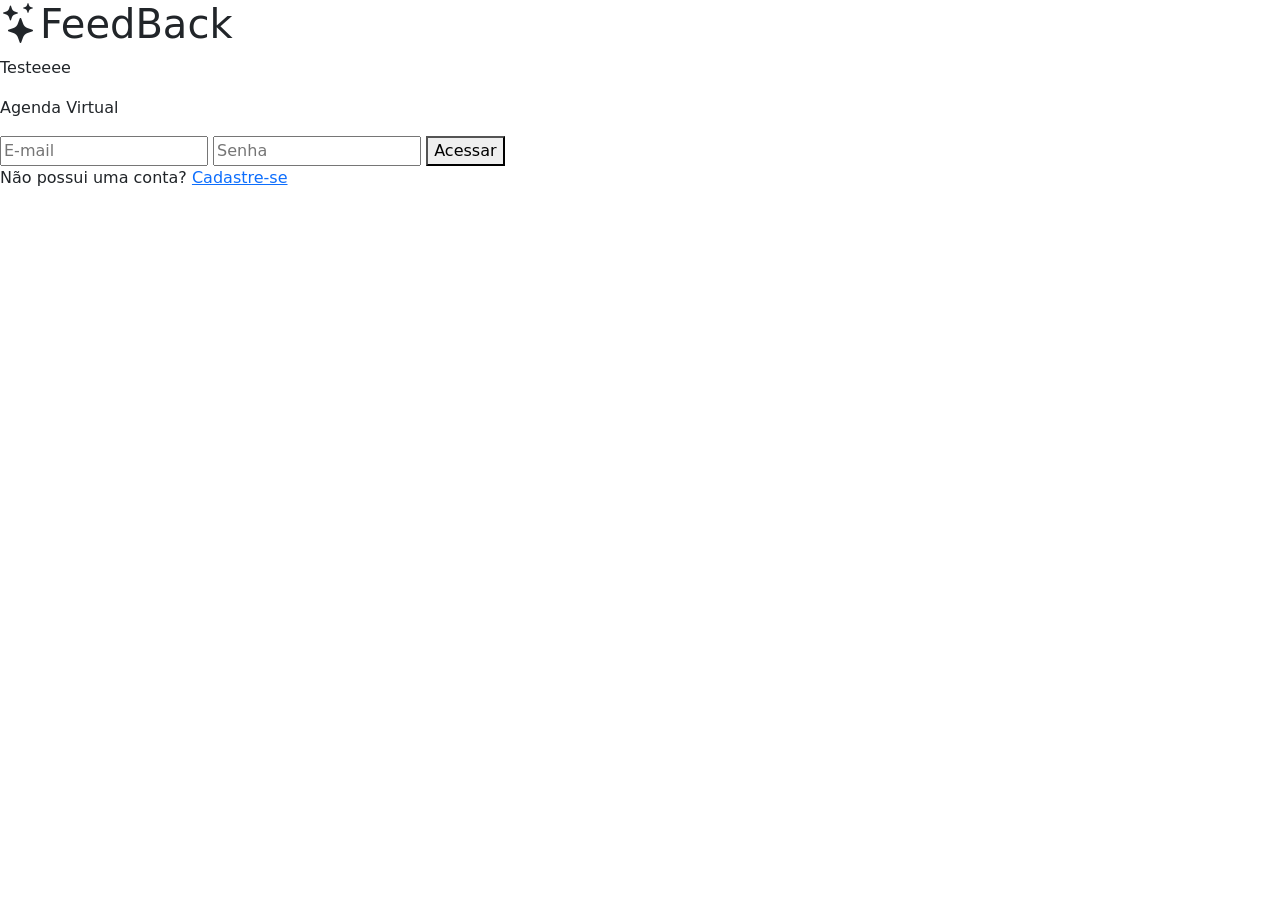
==== cadastro/cadastro.html @ 6a4ef098 "testando" ====
<!DOCTYPE html>
<html lang="pt">

<head>

    <head>
        <meta charset="UTF-8">
        <meta name="viewport" content="width=device-width, initial-scale=1.0">
        <title>Login</title>

        <link rel="preconnect" href="https://fonts.googleapis.com">
        <link rel="preconnect" href="https://fonts.gstatic.com" crossorigin>
        <link href="https://fonts.googleapis.com/css2?family=MuseoModerno:ital,wght@0,100..900;1,100..900&display=swap"
            rel="stylesheet">

        <link href="https://cdn.jsdelivr.net/npm/bootstrap@5.3.8/dist/css/bootstrap.min.css" rel="stylesheet">
        <link rel="stylesheet" href="https://cdn.jsdelivr.net/npm/bootstrap-icons@1.11.3/font/bootstrap-icons.min.css">

        <link rel="stylesheet" href="style.css">

        <script src="https://cdn.jsdelivr.net/npm/bootstrap@5.3.8/dist/js/bootstrap.bundle.min.js"></script>
    </head>

</head>
<title>Login</title>
</head>

<body>

    <div class="infos-tela-de-cima" href="../feedback/feedback1.html">
        <h1 class="FeedBack"><i class="bi bi-stars icone-estrelas"></i>FeedBack</h1>
        <p class="textinho">Testeeee</p>
        <p class="textinho2">Agenda Virtual</p>
    </div>

    <div class="infos-tela-de-baixo">
        <form class="formulario-container">
            <input type="email" id="email" class="campo-email" placeholder="E-mail">
            <input type="password" id="senha" class="campo-email" placeholder="Senha">
            <button type="submit" class="botao-enviar">Acessar</button>
        </form>
    </div>

    <div class="infos-tela-de-baixo-2">
        <p class="textinho3">Não possui uma conta? <a href="../cadastro/cadastro.html" class="link-cadastro">Cadastre-se</a></p>
    </div>

</body>

</html>
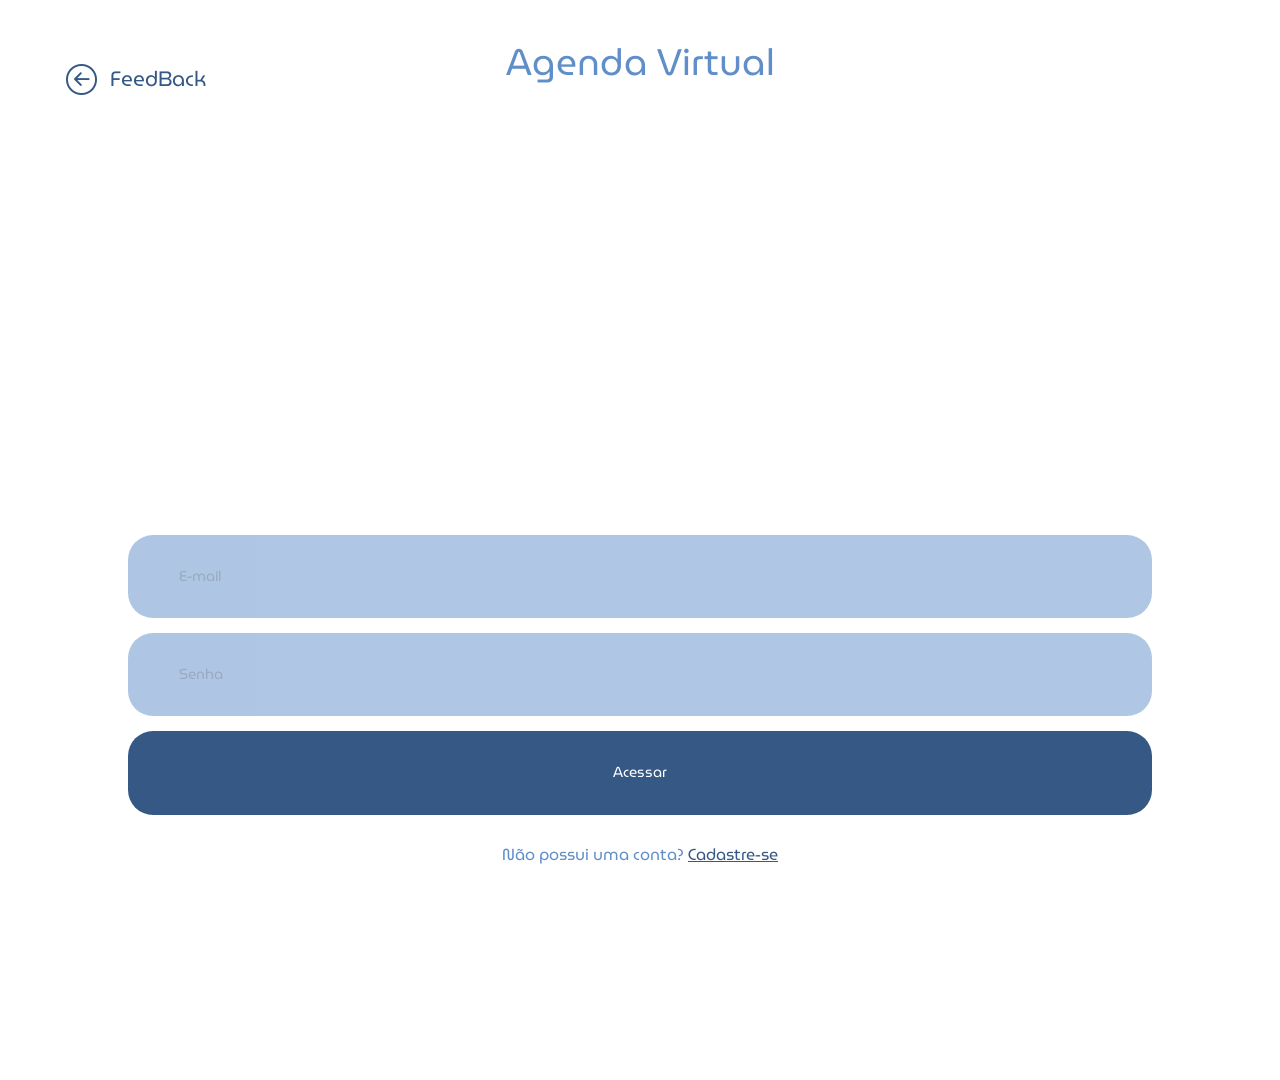
==== commit 2b73e1fc: "testando" ====
--- a/cadastro/cadastro.html
+++ b/cadastro/cadastro.html
@@ -2,34 +2,27 @@
 <html lang="pt">
 
 <head>
+    <meta charset="UTF-8">
+    <meta name="viewport" content="width=device-width, initial-scale=1.0">
+    <title>Login</title>
 
-    <head>
-        <meta charset="UTF-8">
-        <meta name="viewport" content="width=device-width, initial-scale=1.0">
-        <title>Login</title>
+    <link rel="preconnect" href="https://fonts.googleapis.com">
+    <link rel="preconnect" href="https://fonts.gstatic.com" crossorigin>
+    <link href="https://fonts.googleapis.com/css2?family=MuseoModerno:ital,wght@0,100..900;1,100..900&display=swap"
+        rel="stylesheet">
 
-        <link rel="preconnect" href="https://fonts.googleapis.com">
-        <link rel="preconnect" href="https://fonts.gstatic.com" crossorigin>
-        <link href="https://fonts.googleapis.com/css2?family=MuseoModerno:ital,wght@0,100..900;1,100..900&display=swap"
-            rel="stylesheet">
+    <link href="https://cdn.jsdelivr.net/npm/bootstrap@5.3.8/dist/css/bootstrap.min.css" rel="stylesheet">
+    <link rel="stylesheet" href="https://cdn.jsdelivr.net/npm/bootstrap-icons@1.11.3/font/bootstrap-icons.min.css">
 
-        <link href="https://cdn.jsdelivr.net/npm/bootstrap@5.3.8/dist/css/bootstrap.min.css" rel="stylesheet">
-        <link rel="stylesheet" href="https://cdn.jsdelivr.net/npm/bootstrap-icons@1.11.3/font/bootstrap-icons.min.css">
-
-        <link rel="stylesheet" href="style.css">
-
-        <script src="https://cdn.jsdelivr.net/npm/bootstrap@5.3.8/dist/js/bootstrap.bundle.min.js"></script>
-    </head>
-
-</head>
-<title>Login</title>
+    <link rel="stylesheet" href="./style.css">
+    <script src="https://cdn.jsdelivr.net/npm/bootstrap@5.3.8/dist/js/bootstrap.bundle.min.js"></script>
 </head>
 
 <body>
 
-    <div class="infos-tela-de-cima" href="../feedback/feedback1.html">
-        <h1 class="FeedBack"><i class="bi bi-stars icone-estrelas"></i>FeedBack</h1>
-        <p class="textinho">Testeeee</p>
+    <div class="infos-tela-de-cima">
+        <h1 class="FeedBack"><a href="../login/login.html"><i class="bi bi-arrow-left-circle icone-voltar"></i></a>FeedBack</h1>
+        <p class="textinho">Luláticos</p>
         <p class="textinho2">Agenda Virtual</p>
     </div>
 
@@ -42,7 +35,8 @@
     </div>
 
     <div class="infos-tela-de-baixo-2">
-        <p class="textinho3">Não possui uma conta? <a href="../cadastro/cadastro.html" class="link-cadastro">Cadastre-se</a></p>
+        <p class="textinho3">Não possui uma conta? <a class="link-cadastro"
+                href="../cadastro/cadastro.html">Cadastre-se</a></p>
     </div>
 
 </body>
--- a/cadastro/style.css
+++ b/cadastro/style.css
@@ -0,0 +1,187 @@
+body {
+  display: flex;
+  align-items: center;
+  font-family: "MuseoModerno", sans-serif;
+  margin: 0;
+  overflow: hidden;
+}
+
+.infos-tela-de-cima {
+  position: absolute;
+  top: 0;
+  width: 100vw;
+  height: 50vh;
+  z-index: 2;
+  display: flex;
+  flex-direction: column;
+  align-items: left;
+  padding-top: 5%;
+}
+
+.infos-tela-de-cima {
+  position: absolute;
+  top: 0;
+  width: 100vw;
+  height: 50vh;
+  z-index: 2;
+  display: flex;
+  flex-direction: column;
+  align-items: left;
+  padding-top: 5%;
+}
+
+.FeedBack a {
+  text-decoration: none;
+  display: inline-flex;
+  transition: transform 0.1s ease;
+  padding-left: 5%;
+}
+
+.FeedBack a:active {
+  transform: scale(0.90); 
+}
+
+.icone-voltar {
+  display: flex;
+  flex-direction: column;
+  padding-left: 5%;
+  color: rgba(54, 88, 133, 1);
+  font-size: 150%;
+}
+
+.FeedBack {
+  display: flex;
+  flex-direction: row;
+  align-items: center;
+  gap: 15px;
+  color:  rgba(54, 88, 133, 1);
+  font-family: "MuseoModerno";
+  font-weight: normal;
+  font-size: 130%;
+}
+
+.textinho {
+  display: flex;
+  flex-direction: column;
+  align-items: center;
+  padding-top: 30%;
+  padding-left: 10%;
+  padding-right: 10%;
+  color: rgba(54, 88, 133, 1);
+  font-family: "MuseoModerno";
+  font-size: 450%;
+}
+
+.textinho2 {
+  display: flex;
+  flex-direction: column;
+  align-items: center;
+  display: flex;
+  align-items: center;
+  color: #608EC9;
+  font-family: "MuseoModerno";
+  font-size: 230%;
+  font-weight: normal;
+  margin-top: -10%;
+}
+
+.textinho3 {
+  color: #608EC9;
+  font-family: "MuseoModerno", sans-serif;
+  font-size: 1rem;
+  text-align: center;
+  margin-top: 15px;
+}
+
+#email::placeholder {
+  color: #365885;
+}
+
+#senha::placeholder {
+  color: #365885;
+
+}
+
+.link-cadastro {
+  color: #365885;
+
+}
+
+.infos-tela-de-baixo {
+  position: absolute;
+  top: 50vh;
+  width: 100%;
+  height: 50vh;
+  z-index: 3;
+  display: flex;
+  flex-direction: column;
+  align-items: center;
+  justify-content: center;
+  gap: 20px;
+}
+
+.infos-tela-de-baixo-2 {
+  position: absolute;
+  top: 70vh;
+  width: 100%;
+  height: 50vh;
+  display: flex;
+  flex-direction: column;
+  align-items: center;
+  justify-content: center;
+  z-index: 4;
+}
+
+.input {
+  display: flex;
+  align-items: center;
+}
+
+.formulario-container {
+  display: flex;
+  flex-direction: column;
+  width: 85%;
+  gap: 15px;
+  font-family: "MuseoModerno";
+  font-weight: normal;
+}
+
+.campo-email {
+  background-color: #608EC9;
+  border: none;
+  opacity: 0.5;
+  padding: 5%;
+  border-radius: 25px;
+  font-size: 90%;
+}
+
+.botao-enviar {
+  padding: 5%;
+  background-color: rgba(54, 88, 133, 1);
+  color: white;
+  border: none;
+  border-radius: 25px;
+  font-size: 90%;
+}
+
+@media (min-width: 768px) {
+  .textinho {
+    display: flex;
+    flex-direction: column;
+    align-items: center;
+    color: #ffffff;
+    font-family: "MuseoModerno";
+    font-size: 130%;
+    padding-top: 1%;
+  }
+
+  .formulario-container {
+    max-width: 80%;
+  }
+
+  .campo-email,
+  .botao-enviar {
+    padding-top: 3%;
+    padding-bottom: 3%;
+  }
+}
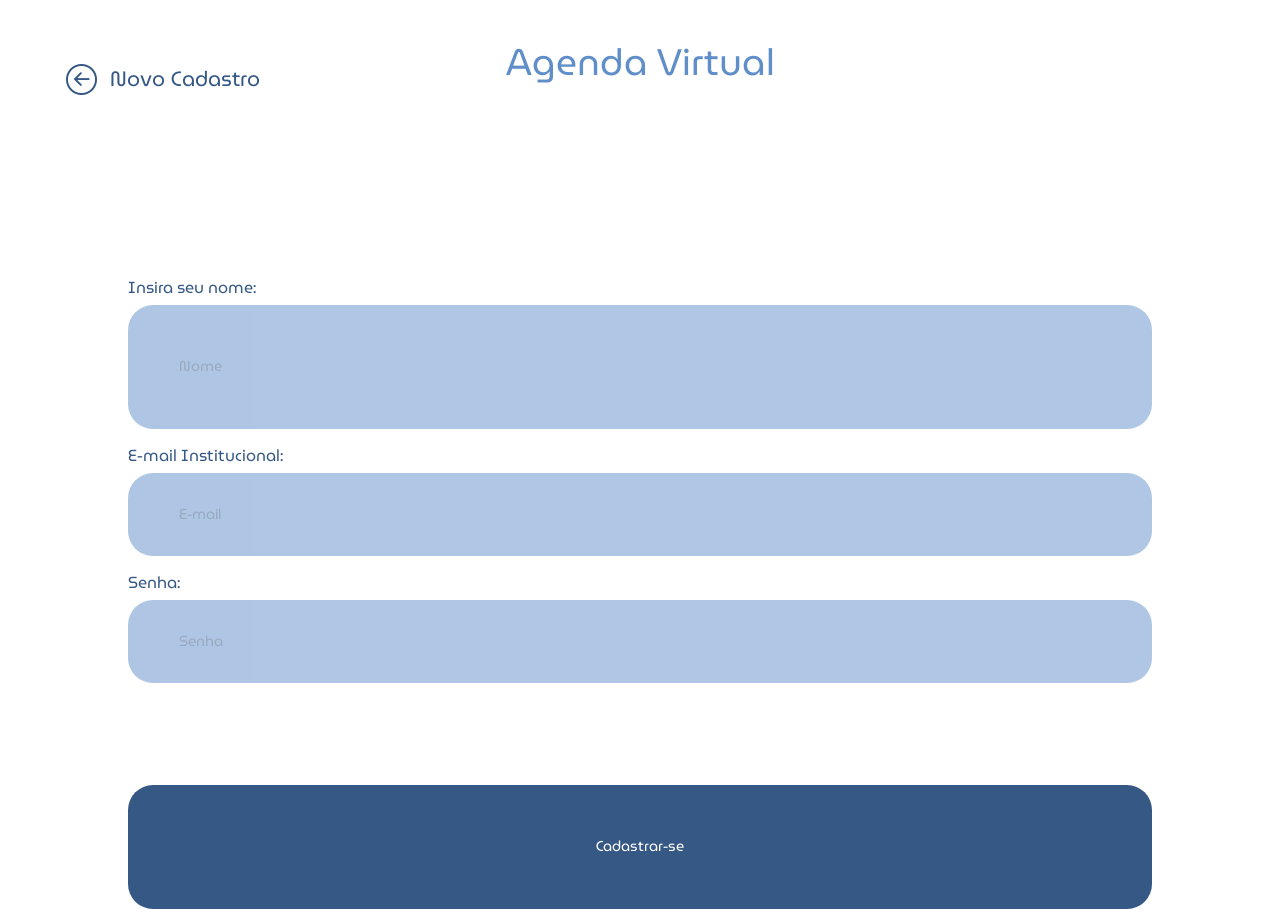
==== commit 88875de3: "testando" ====
--- a/cadastro/cadastro.html
+++ b/cadastro/cadastro.html
@@ -21,24 +21,24 @@
 <body>
 
     <div class="infos-tela-de-cima">
-        <h1 class="FeedBack"><a href="../login/login.html"><i class="bi bi-arrow-left-circle icone-voltar"></i></a>FeedBack</h1>
+        <h1 class="NovoCadastro"><a href="../login/login.html"><i class="bi bi-arrow-left-circle icone-voltar"></i></a>Novo Cadastro</h1>
         <p class="textinho">Luláticos</p>
         <p class="textinho2">Agenda Virtual</p>
     </div>
 
     <div class="infos-tela-de-baixo">
         <form class="formulario-container">
+
+            <p class="textinho4">Insira seu nome:</p>
+            <input type="text" id="text" class="campo-nome" placeholder="Nome">
+              <p class="textinho4">E-mail Institucional:</p>
             <input type="email" id="email" class="campo-email" placeholder="E-mail">
-            <input type="password" id="senha" class="campo-email" placeholder="Senha">
-            <button type="submit" class="botao-enviar">Acessar</button>
+              <p class="textinho4">Senha:</p>
+            <input type="password" id="senha" class="campo-senha" placeholder="Senha">
+           
+            <button type="submit" class="botao-enviar">Cadastrar-se</button>
         </form>
     </div>
-
-    <div class="infos-tela-de-baixo-2">
-        <p class="textinho3">Não possui uma conta? <a class="link-cadastro"
-                href="../cadastro/cadastro.html">Cadastre-se</a></p>
-    </div>
-
 </body>
 
 </html>
--- a/cadastro/style.css
+++ b/cadastro/style.css
@@ -18,26 +18,14 @@
   padding-top: 5%;
 }
 
-.infos-tela-de-cima {
-  position: absolute;
-  top: 0;
-  width: 100vw;
-  height: 50vh;
-  z-index: 2;
-  display: flex;
-  flex-direction: column;
-  align-items: left;
-  padding-top: 5%;
-}
-
-.FeedBack a {
+.NovoCadastro a {
   text-decoration: none;
   display: inline-flex;
   transition: transform 0.1s ease;
   padding-left: 5%;
 }
 
-.FeedBack a:active {
+.NovoCadastro a:active {
   transform: scale(0.90); 
 }
 
@@ -49,7 +37,7 @@
   font-size: 150%;
 }
 
-.FeedBack {
+.NovoCadastro {
   display: flex;
   flex-direction: row;
   align-items: center;
@@ -64,7 +52,7 @@
   display: flex;
   flex-direction: column;
   align-items: center;
-  padding-top: 30%;
+  padding-top: 5%;
   padding-left: 10%;
   padding-right: 10%;
   color: rgba(54, 88, 133, 1);
@@ -93,6 +81,16 @@
   margin-top: 15px;
 }
 
+.textinho4 {
+  color:rgba(54, 88, 133, 1);
+  text-decoration: none;
+  margin: 15px 0 5px 0;
+}
+
+#text::placeholder {
+  color: #365885;
+}
+
 #email::placeholder {
   color: #365885;
 }
@@ -102,16 +100,11 @@
 
 }
 
-.link-cadastro {
-  color: #365885;
-
-}
-
 .infos-tela-de-baixo {
   position: absolute;
-  top: 50vh;
+  top: 45vh;
   width: 100%;
-  height: 50vh;
+  height: 40vh;
   z-index: 3;
   display: flex;
   flex-direction: column;
@@ -141,9 +134,18 @@
   display: flex;
   flex-direction: column;
   width: 85%;
-  gap: 15px;
+  gap:0;
   font-family: "MuseoModerno";
   font-weight: normal;
+}
+
+.campo-nome {
+  background-color: #608EC9;
+  border: none;
+  opacity: 0.5;
+  padding: 5%;
+  border-radius: 25px;
+  font-size: 90%;
 }
 
 .campo-email {
@@ -155,8 +157,18 @@
   font-size: 90%;
 }
 
+.campo-senha {
+  background-color: #608EC9;
+  border: none;
+  opacity: 0.5;
+  padding: 5%;
+  border-radius: 25px;
+  font-size: 90%;
+}
+
 .botao-enviar {
   padding: 5%;
+  margin-top: 10%;
   background-color: rgba(54, 88, 133, 1);
   color: white;
   border: none;
@@ -180,6 +192,8 @@
   }
 
   .campo-email,
+  .campo-senha,
+  .campo-nome 
   .botao-enviar {
     padding-top: 3%;
     padding-bottom: 3%;
